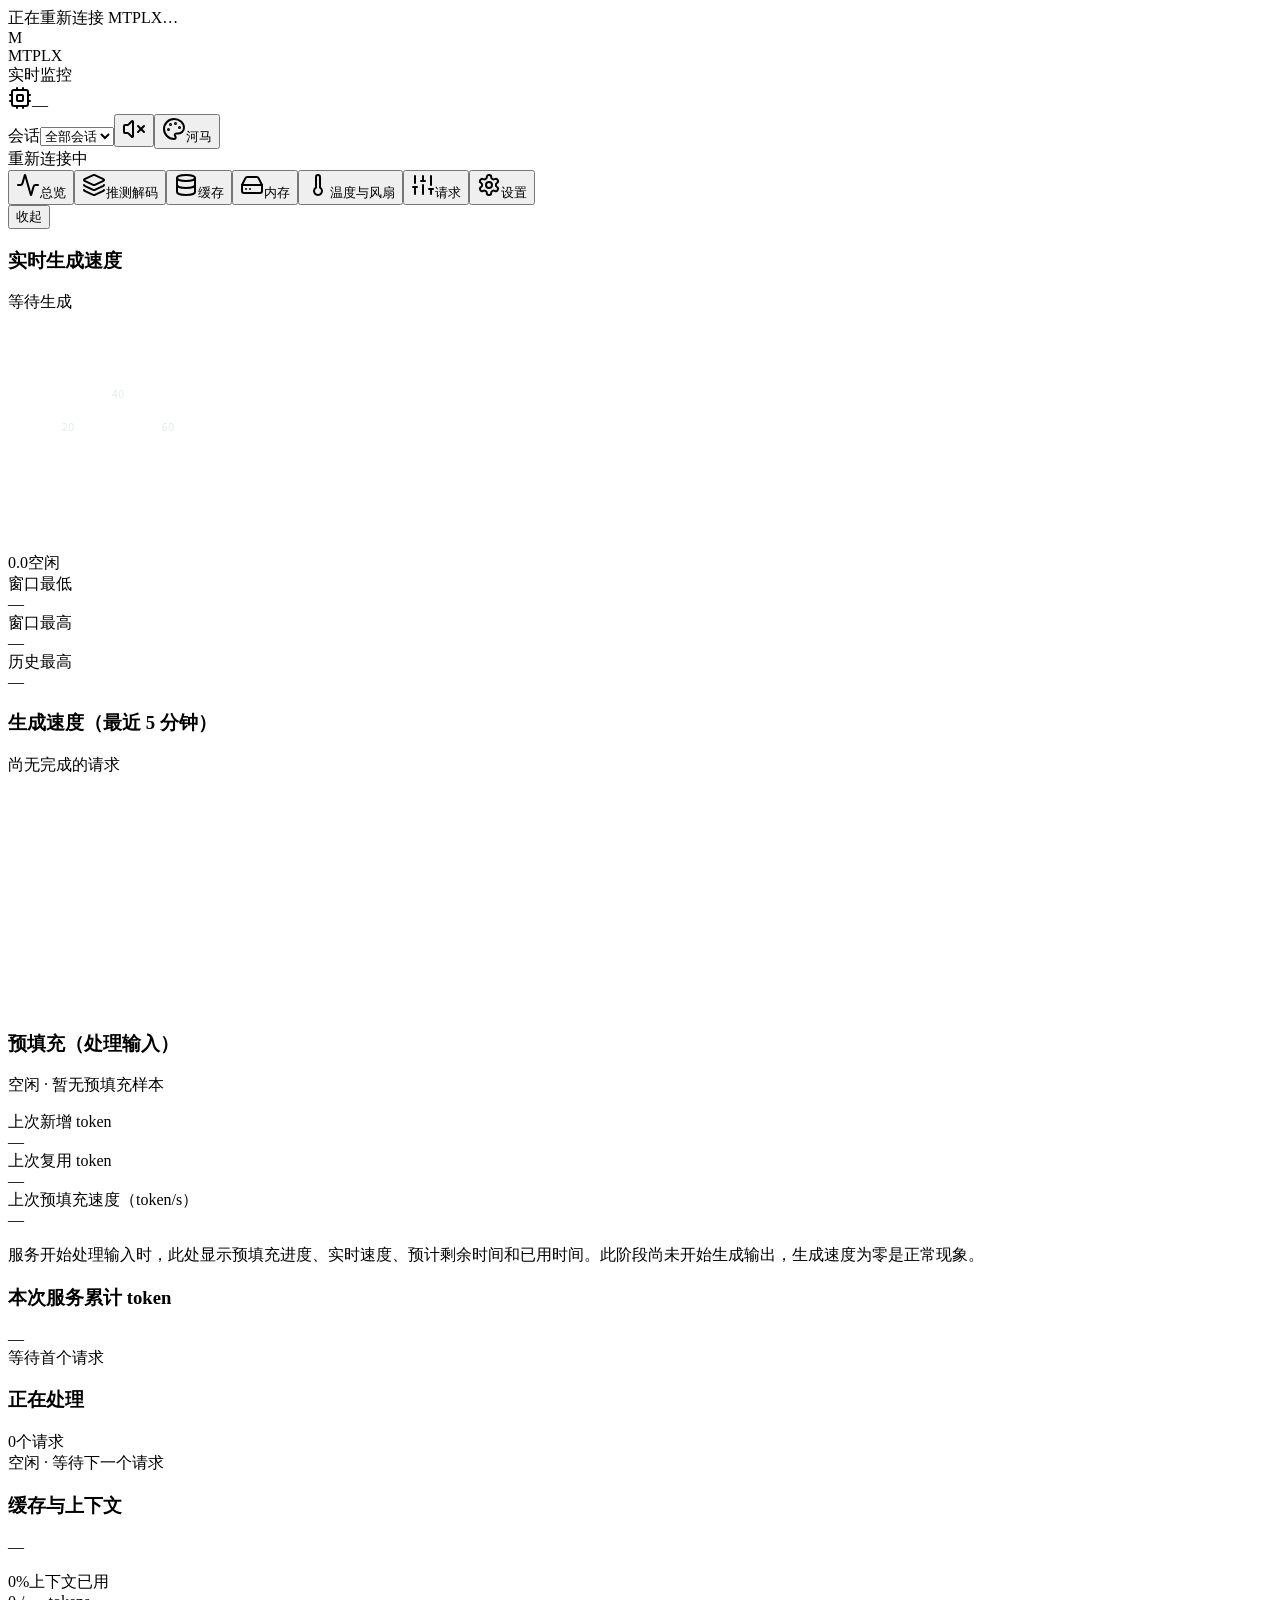
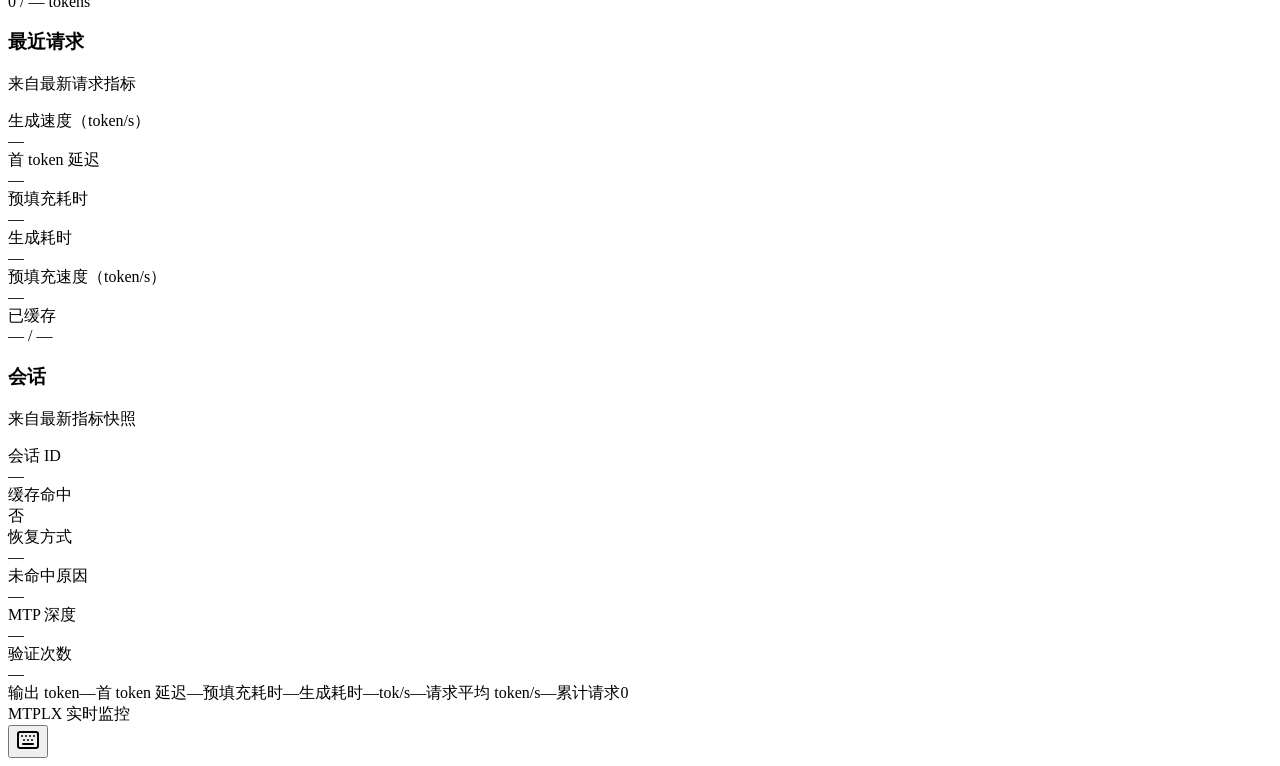
==== mtplx/dashboard/_static/index.html @ cb04f1cb "Publish Hermes cache and memory improvements with Chinese dashboard" ====
<!doctype html>
<html lang="zh-CN" data-theme="hippo">
  <head>
    <meta charset="UTF-8" />
    <meta name="viewport" content="width=device-width, initial-scale=1.0" />
    <meta name="color-scheme" content="dark light" />
    <title>MTPLX 实时监控</title>
    <link rel="icon" type="image/svg+xml" href="data:image/svg+xml;utf8,<svg xmlns='http://www.w3.org/2000/svg' viewBox='0 0 64 64'><circle cx='32' cy='32' r='28' fill='%2300d68f'/><text x='32' y='42' font-family='ui-sans-serif' font-size='28' text-anchor='middle' fill='%23000'>M</text></svg>" />
    <script type="module" crossorigin src="./assets/index-B9PjKddL.js"></script>
    <link rel="stylesheet" crossorigin href="./assets/index-BTDFdIWu.css">
  </head>
  <body>
    <div id="root"></div>
  </body>
</html>
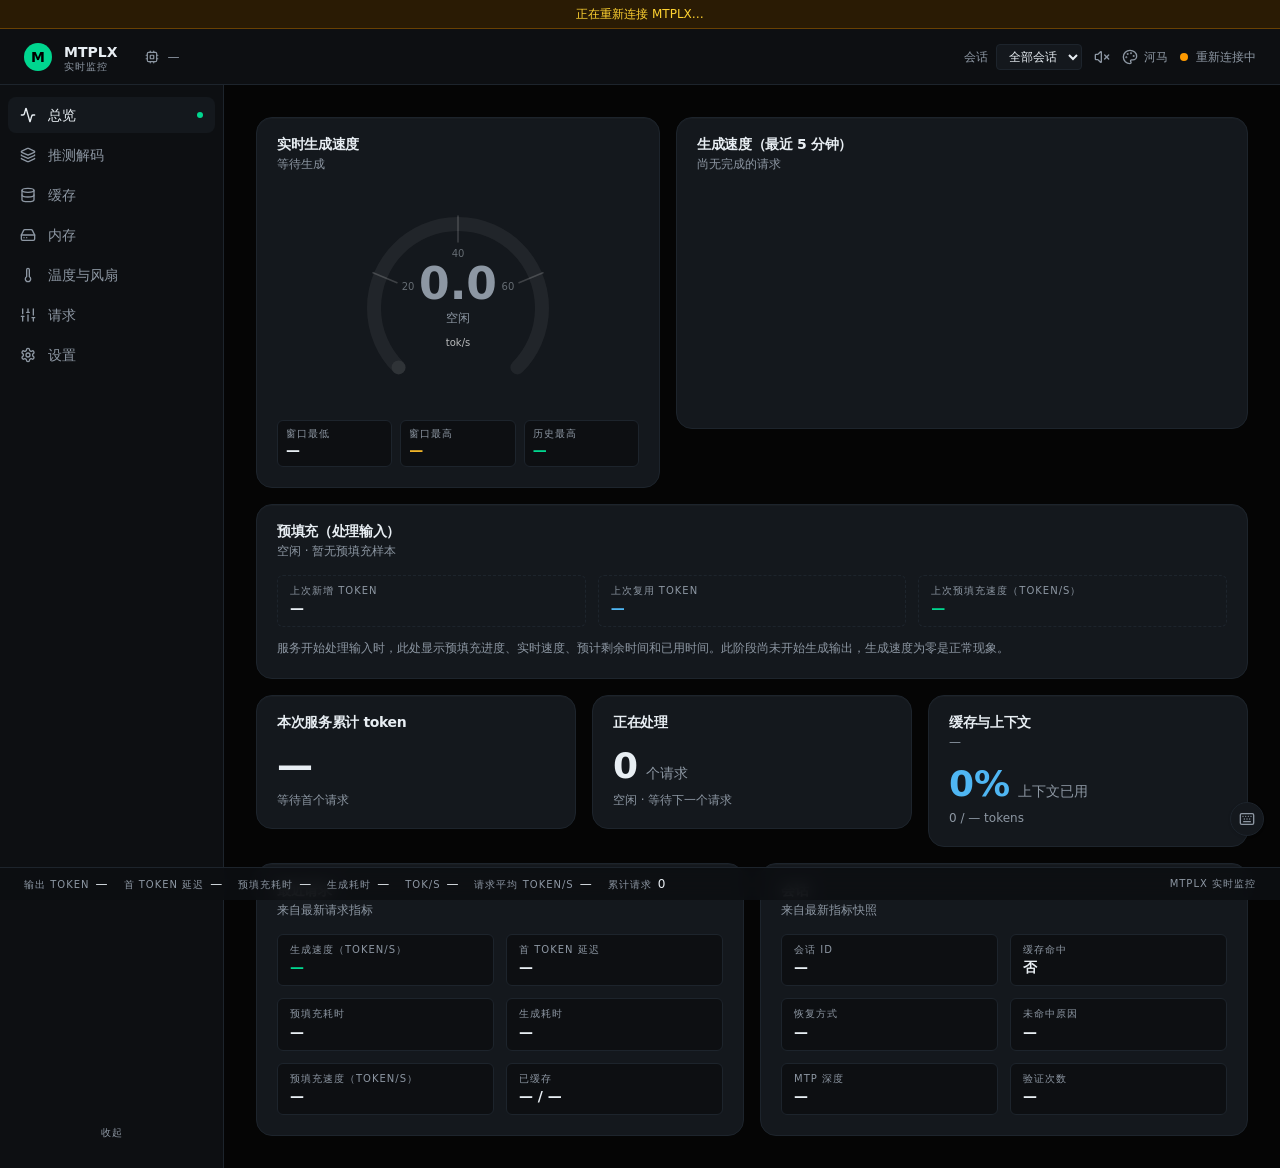
==== commit 13cc07f7: "Integrate upstream SSD restore fixes and cache monitoring" ====
--- a/mtplx/dashboard/_static/index.html
+++ b/mtplx/dashboard/_static/index.html
@@ -6,8 +6,8 @@
     <meta name="color-scheme" content="dark light" />
     <title>MTPLX 实时监控</title>
     <link rel="icon" type="image/svg+xml" href="data:image/svg+xml;utf8,<svg xmlns='http://www.w3.org/2000/svg' viewBox='0 0 64 64'><circle cx='32' cy='32' r='28' fill='%2300d68f'/><text x='32' y='42' font-family='ui-sans-serif' font-size='28' text-anchor='middle' fill='%23000'>M</text></svg>" />
-    <script type="module" crossorigin src="./assets/index-B9PjKddL.js"></script>
-    <link rel="stylesheet" crossorigin href="./assets/index-BTDFdIWu.css">
+    <script type="module" crossorigin src="./assets/index-sAkiC_hP.js"></script>
+    <link rel="stylesheet" crossorigin href="./assets/index-BC7gOZ9n.css">
   </head>
   <body>
     <div id="root"></div>
--- a/mtplx/dashboard/_static/assets/index-BC7gOZ9n.css
+++ b/mtplx/dashboard/_static/assets/index-BC7gOZ9n.css
@@ -0,0 +1 @@
+.uplot,.uplot *,.uplot *:before,.uplot *:after{box-sizing:border-box}.uplot{font-family:system-ui,-apple-system,Segoe UI,Roboto,Helvetica Neue,Arial,Noto Sans,sans-serif,"Apple Color Emoji","Segoe UI Emoji",Segoe UI Symbol,"Noto Color Emoji";line-height:1.5;width:min-content}.u-title{text-align:center;font-size:18px;font-weight:700}.u-wrap{position:relative;-webkit-user-select:none;user-select:none}.u-over,.u-under{position:absolute}.u-under{overflow:hidden}.uplot canvas{display:block;position:relative;width:100%;height:100%}.u-axis{position:absolute}.u-legend{font-size:14px;margin:auto;text-align:center}.u-inline{display:block}.u-inline *{display:inline-block}.u-inline tr{margin-right:16px}.u-legend th{font-weight:600}.u-legend th>*{vertical-align:middle;display:inline-block}.u-legend .u-marker{width:1em;height:1em;margin-right:4px;background-clip:padding-box!important}.u-inline.u-live th:after{content:":";vertical-align:middle}.u-inline:not(.u-live) .u-value{display:none}.u-series>*{padding:4px}.u-series th{cursor:pointer}.u-legend .u-off>*{opacity:.3}.u-select{background:#00000012;position:absolute;pointer-events:none}.u-cursor-x,.u-cursor-y{position:absolute;left:0;top:0;pointer-events:none;will-change:transform}.u-hz .u-cursor-x,.u-vt .u-cursor-y{height:100%;border-right:1px dashed #607D8B}.u-hz .u-cursor-y,.u-vt .u-cursor-x{width:100%;border-bottom:1px dashed #607D8B}.u-cursor-pt{position:absolute;top:0;left:0;border-radius:50%;border:0 solid;pointer-events:none;will-change:transform;background-clip:padding-box!important}.u-axis.u-off,.u-select.u-off,.u-cursor-x.u-off,.u-cursor-y.u-off,.u-cursor-pt.u-off{display:none}/*! tailwindcss v4.3.0 | MIT License | https://tailwindcss.com */@layer properties{@supports (((-webkit-hyphens:none)) and (not (margin-trim:inline))) or ((-moz-orient:inline) and (not (color:rgb(from red r g b)))){*,:before,:after,::backdrop{--tw-translate-x:0;--tw-translate-y:0;--tw-translate-z:0;--tw-space-y-reverse:0;--tw-divide-y-reverse:0;--tw-border-style:solid;--tw-leading:initial;--tw-font-weight:initial;--tw-tracking:initial;--tw-ordinal:initial;--tw-slashed-zero:initial;--tw-numeric-figure:initial;--tw-numeric-spacing:initial;--tw-numeric-fraction:initial;--tw-shadow:0 0 #0000;--tw-shadow-color:initial;--tw-shadow-alpha:100%;--tw-inset-shadow:0 0 #0000;--tw-inset-shadow-color:initial;--tw-inset-shadow-alpha:100%;--tw-ring-color:initial;--tw-ring-shadow:0 0 #0000;--tw-inset-ring-color:initial;--tw-inset-ring-shadow:0 0 #0000;--tw-ring-inset:initial;--tw-ring-offset-width:0px;--tw-ring-offset-color:#fff;--tw-ring-offset-shadow:0 0 #0000;--tw-blur:initial;--tw-brightness:initial;--tw-contrast:initial;--tw-grayscale:initial;--tw-hue-rotate:initial;--tw-invert:initial;--tw-opacity:initial;--tw-saturate:initial;--tw-sepia:initial;--tw-drop-shadow:initial;--tw-drop-shadow-color:initial;--tw-drop-shadow-alpha:100%;--tw-drop-shadow-size:initial;--tw-backdrop-blur:initial;--tw-backdrop-brightness:initial;--tw-backdrop-contrast:initial;--tw-backdrop-grayscale:initial;--tw-backdrop-hue-rotate:initial;--tw-backdrop-invert:initial;--tw-backdrop-opacity:initial;--tw-backdrop-saturate:initial;--tw-backdrop-sepia:initial;--tw-duration:initial}}}@layer theme{:root,:host{--font-sans:ui-sans-serif, system-ui, sans-serif, "Apple Color Emoji", "Segoe UI Emoji", "Segoe UI Symbol", "Noto Color Emoji";--font-mono:ui-monospace, SFMono-Regular, Menlo, Monaco, Consolas, "Liberation Mono", "Courier New", monospace;--color-amber-300:oklch(87.9% .169 91.605);--color-amber-400:oklch(82.8% .189 84.429);--color-amber-500:oklch(76.9% .188 70.08);--color-emerald-400:oklch(76.5% .177 163.223);--color-rose-500:oklch(64.5% .246 16.439);--color-slate-500:oklch(55.4% .046 257.417);--color-black:#000;--color-white:#fff;--spacing:.25rem;--container-md:28rem;--text-xs:.75rem;--text-xs--line-height:calc(1 / .75);--text-sm:.875rem;--text-sm--line-height:calc(1.25 / .875);--text-base:1rem;--text-base--line-height: 1.5 ;--text-2xl:1.5rem;--text-2xl--line-height:calc(2 / 1.5);--text-4xl:2.25rem;--text-4xl--line-height:calc(2.5 / 2.25);--font-weight-medium:500;--font-weight-semibold:600;--font-weight-bold:700;--tracking-tight:-.025em;--tracking-wide:.025em;--tracking-wider:.05em;--tracking-widest:.1em;--leading-tight:1.25;--leading-relaxed:1.625;--radius-sm:.25rem;--radius-md:.375rem;--radius-lg:.5rem;--radius-xl:.75rem;--radius-2xl:1rem;--animate-spin:spin 1s linear infinite;--animate-pulse:pulse 2s cubic-bezier(.4, 0, .6, 1) infinite;--default-transition-duration:.15s;--default-transition-timing-function:cubic-bezier(.4, 0, .2, 1);--default-font-family:var(--font-sans);--default-mono-font-family:var(--font-mono)}}@layer base{*,:after,:before,::backdrop{box-sizing:border-box;border:0 solid;margin:0;padding:0}::file-selector-button{box-sizing:border-box;border:0 solid;margin:0;padding:0}html,:host{-webkit-text-size-adjust:100%;-moz-tab-size:4;tab-size:4;line-height:1.5;font-family:var(--default-font-family,ui-sans-serif, system-ui, sans-serif, "Apple Color Emoji", "Segoe UI Emoji", "Segoe UI Symbol", "Noto Color Emoji");font-feature-settings:var(--default-font-feature-settings,normal);font-variation-settings:var(--default-font-variation-settings,normal);-webkit-tap-highlight-color:transparent}hr{height:0;color:inherit;border-top-width:1px}abbr:where([title]){-webkit-text-decoration:underline dotted;text-decoration:underline dotted}h1,h2,h3,h4,h5,h6{font-size:inherit;font-weight:inherit}a{color:inherit;-webkit-text-decoration:inherit;text-decoration:inherit}b,strong{font-weight:bolder}code,kbd,samp,pre{font-family:var(--default-mono-font-family,ui-monospace, SFMono-Regular, Menlo, Monaco, Consolas, "Liberation Mono", "Courier New", monospace);font-feature-settings:var(--default-mono-font-feature-settings,normal);font-variation-settings:var(--default-mono-font-variation-settings,normal);font-size:1em}small{font-size:80%}sub,sup{vertical-align:baseline;font-size:75%;line-height:0;position:relative}sub{bottom:-.25em}sup{top:-.5em}table{text-indent:0;border-color:inherit;border-collapse:collapse}:-moz-focusring{outline:auto}progress{vertical-align:baseline}summary{display:list-item}ol,ul,menu{list-style:none}img,svg,video,canvas,audio,iframe,embed,object{vertical-align:middle;display:block}img,video{max-width:100%;height:auto}button,input,select,optgroup,textarea{font:inherit;font-feature-settings:inherit;font-variation-settings:inherit;letter-spacing:inherit;color:inherit;opacity:1;background-color:#0000;border-radius:0}::file-selector-button{font:inherit;font-feature-settings:inherit;font-variation-settings:inherit;letter-spacing:inherit;color:inherit;opacity:1;background-color:#0000;border-radius:0}:where(select:is([multiple],[size])) optgroup{font-weight:bolder}:where(select:is([multiple],[size])) optgroup option{padding-inline-start:20px}::file-selector-button{margin-inline-end:4px}::placeholder{opacity:1}@supports (not ((-webkit-appearance:-apple-pay-button))) or (contain-intrinsic-size:1px){::placeholder{color:currentColor}@supports (color:color-mix(in lab,red,red)){::placeholder{color:color-mix(in oklab,currentcolor 50%,transparent)}}}textarea{resize:vertical}::-webkit-search-decoration{-webkit-appearance:none}::-webkit-date-and-time-value{min-height:1lh;text-align:inherit}::-webkit-datetime-edit{display:inline-flex}::-webkit-datetime-edit-fields-wrapper{padding:0}::-webkit-datetime-edit{padding-block:0}::-webkit-datetime-edit-year-field{padding-block:0}::-webkit-datetime-edit-month-field{padding-block:0}::-webkit-datetime-edit-day-field{padding-block:0}::-webkit-datetime-edit-hour-field{padding-block:0}::-webkit-datetime-edit-minute-field{padding-block:0}::-webkit-datetime-edit-second-field{padding-block:0}::-webkit-datetime-edit-millisecond-field{padding-block:0}::-webkit-datetime-edit-meridiem-field{padding-block:0}::-webkit-calendar-picker-indicator{line-height:1}:-moz-ui-invalid{box-shadow:none}button,input:where([type=button],[type=reset],[type=submit]){-webkit-appearance:button;-moz-appearance:button;appearance:button}::file-selector-button{-webkit-appearance:button;-moz-appearance:button;appearance:button}::-webkit-inner-spin-button{height:auto}::-webkit-outer-spin-button{height:auto}[hidden]:where(:not([hidden=until-found])){display:none!important}}@layer components;@layer utilities{.pointer-events-none{pointer-events:none}.visible{visibility:visible}.absolute{position:absolute}.fixed{position:fixed}.relative{position:relative}.static{position:static}.sticky{position:sticky}.inset-0{inset:calc(var(--spacing) * 0)}.inset-y-0{inset-block:calc(var(--spacing) * 0)}.top-0{top:calc(var(--spacing) * 0)}.top-0\.5{top:calc(var(--spacing) * .5)}.top-1\/2{top:50%}.top-2{top:calc(var(--spacing) * 2)}.top-16{top:calc(var(--spacing) * 16)}.right-0{right:calc(var(--spacing) * 0)}.right-2{right:calc(var(--spacing) * 2)}.right-4{right:calc(var(--spacing) * 4)}.bottom-0{bottom:calc(var(--spacing) * 0)}.bottom-16{bottom:calc(var(--spacing) * 16)}.left-0{left:calc(var(--spacing) * 0)}.left-2\.5{left:calc(var(--spacing) * 2.5)}.z-30{z-index:30}.z-40{z-index:40}.z-50{z-index:50}.col-span-6{grid-column:span 6/span 6}.col-span-12{grid-column:span 12/span 12}.-mx-2{margin-inline:calc(var(--spacing) * -2)}.-mx-3{margin-inline:calc(var(--spacing) * -3)}.mx-2{margin-inline:calc(var(--spacing) * 2)}.-mt-1{margin-top:calc(var(--spacing) * -1)}.-mt-2{margin-top:calc(var(--spacing) * -2)}.mt-0\.5{margin-top:calc(var(--spacing) * .5)}.mt-1{margin-top:calc(var(--spacing) * 1)}.mt-1\.5{margin-top:calc(var(--spacing) * 1.5)}.mt-2{margin-top:calc(var(--spacing) * 2)}.mt-3{margin-top:calc(var(--spacing) * 3)}.mt-4{margin-top:calc(var(--spacing) * 4)}.mt-auto{margin-top:auto}.mb-1\.5{margin-bottom:calc(var(--spacing) * 1.5)}.mb-2{margin-bottom:calc(var(--spacing) * 2)}.mb-3{margin-bottom:calc(var(--spacing) * 3)}.mb-4{margin-bottom:calc(var(--spacing) * 4)}.ml-2{margin-left:calc(var(--spacing) * 2)}.ml-4{margin-left:calc(var(--spacing) * 4)}.ml-auto{margin-left:auto}.block{display:block}.flex{display:flex}.grid{display:grid}.hidden{display:none}.inline-flex{display:inline-flex}.size-3{width:calc(var(--spacing) * 3);height:calc(var(--spacing) * 3)}.size-3\.5{width:calc(var(--spacing) * 3.5);height:calc(var(--spacing) * 3.5)}.size-4{width:calc(var(--spacing) * 4);height:calc(var(--spacing) * 4)}.size-5{width:calc(var(--spacing) * 5);height:calc(var(--spacing) * 5)}.h-1\.5{height:calc(var(--spacing) * 1.5)}.h-2{height:calc(var(--spacing) * 2)}.h-2\.5{height:calc(var(--spacing) * 2.5)}.h-4{height:calc(var(--spacing) * 4)}.h-5{height:calc(var(--spacing) * 5)}.h-6{height:calc(var(--spacing) * 6)}.h-7{height:calc(var(--spacing) * 7)}.h-8{height:calc(var(--spacing) * 8)}.h-14{height:calc(var(--spacing) * 14)}.h-\[200px\]{height:200px}.h-\[220px\]{height:220px}.h-\[260px\]{height:260px}.h-\[280px\]{height:280px}.h-full{height:100%}.max-h-\[260px\]{max-height:260px}.max-h-\[480px\]{max-height:480px}.min-h-\[220px\]{min-height:220px}.min-h-dvh{min-height:100dvh}.w-1\.5{width:calc(var(--spacing) * 1.5)}.w-2{width:calc(var(--spacing) * 2)}.w-2\.5{width:calc(var(--spacing) * 2.5)}.w-4{width:calc(var(--spacing) * 4)}.w-7{width:calc(var(--spacing) * 7)}.w-8{width:calc(var(--spacing) * 8)}.w-9{width:calc(var(--spacing) * 9)}.w-14{width:calc(var(--spacing) * 14)}.w-56{width:calc(var(--spacing) * 56)}.w-full{width:100%}.max-w-\[280px\]{max-width:280px}.max-w-full{max-width:100%}.max-w-md{max-width:var(--container-md)}.min-w-0{min-width:calc(var(--spacing) * 0)}.min-w-\[220px\]{min-width:220px}.min-w-full{min-width:100%}.flex-1{flex:1}.shrink-0{flex-shrink:0}.translate-x-0\.5{--tw-translate-x:calc(var(--spacing) * .5);translate:var(--tw-translate-x) var(--tw-translate-y)}.translate-x-4{--tw-translate-x:calc(var(--spacing) * 4);translate:var(--tw-translate-x) var(--tw-translate-y)}.-translate-y-1\/2{--tw-translate-y: -50% ;translate:var(--tw-translate-x) var(--tw-translate-y)}.animate-pulse{animation:var(--animate-pulse)}.animate-spin{animation:var(--animate-spin)}.cursor-help{cursor:help}.resize{resize:both}.grid-cols-1{grid-template-columns:repeat(1,minmax(0,1fr))}.grid-cols-2{grid-template-columns:repeat(2,minmax(0,1fr))}.grid-cols-3{grid-template-columns:repeat(3,minmax(0,1fr))}.grid-cols-12{grid-template-columns:repeat(12,minmax(0,1fr))}.grid-cols-\[1fr_auto\]{grid-template-columns:1fr auto}.grid-cols-\[auto_1fr\]{grid-template-columns:auto 1fr}.flex-col{flex-direction:column}.flex-wrap{flex-wrap:wrap}.place-items-center{place-items:center}.items-baseline{align-items:baseline}.items-center{align-items:center}.items-start{align-items:flex-start}.justify-between{justify-content:space-between}.justify-center{justify-content:center}.gap-1{gap:calc(var(--spacing) * 1)}.gap-1\.5{gap:calc(var(--spacing) * 1.5)}.gap-2{gap:calc(var(--spacing) * 2)}.gap-3{gap:calc(var(--spacing) * 3)}.gap-4{gap:calc(var(--spacing) * 4)}.gap-6{gap:calc(var(--spacing) * 6)}:where(.space-y-1>:not(:last-child)){--tw-space-y-reverse:0;margin-block-start:calc(calc(var(--spacing) * 1) * var(--tw-space-y-reverse));margin-block-end:calc(calc(var(--spacing) * 1) * calc(1 - var(--tw-space-y-reverse)))}:where(.space-y-2>:not(:last-child)){--tw-space-y-reverse:0;margin-block-start:calc(calc(var(--spacing) * 2) * var(--tw-space-y-reverse));margin-block-end:calc(calc(var(--spacing) * 2) * calc(1 - var(--tw-space-y-reverse)))}:where(.space-y-4>:not(:last-child)){--tw-space-y-reverse:0;margin-block-start:calc(calc(var(--spacing) * 4) * var(--tw-space-y-reverse));margin-block-end:calc(calc(var(--spacing) * 4) * calc(1 - var(--tw-space-y-reverse)))}.gap-x-2{column-gap:calc(var(--spacing) * 2)}.gap-x-3{column-gap:calc(var(--spacing) * 3)}.gap-x-4{column-gap:calc(var(--spacing) * 4)}.gap-y-0\.5{row-gap:calc(var(--spacing) * .5)}.gap-y-1{row-gap:calc(var(--spacing) * 1)}.gap-y-1\.5{row-gap:calc(var(--spacing) * 1.5)}.gap-y-2{row-gap:calc(var(--spacing) * 2)}:where(.divide-y>:not(:last-child)){--tw-divide-y-reverse:0;border-bottom-style:var(--tw-border-style);border-top-style:var(--tw-border-style);border-top-width:calc(1px * var(--tw-divide-y-reverse));border-bottom-width:calc(1px * calc(1 - var(--tw-divide-y-reverse)))}:where(.divide-\[var\(--border-soft\)\]>:not(:last-child)){border-color:var(--border-soft)}.truncate{text-overflow:ellipsis;white-space:nowrap;overflow:hidden}.overflow-hidden{overflow:hidden}.overflow-x-auto{overflow-x:auto}.overflow-x-hidden{overflow-x:hidden}.overflow-y-auto{overflow-y:auto}.rounded{border-radius:.25rem}.rounded-2xl{border-radius:var(--radius-2xl)}.rounded-full{border-radius:3.40282e38px}.rounded-lg{border-radius:var(--radius-lg)}.rounded-md{border-radius:var(--radius-md)}.rounded-sm{border-radius:var(--radius-sm)}.rounded-xl{border-radius:var(--radius-xl)}.border{border-style:var(--tw-border-style);border-width:1px}.border-t{border-top-style:var(--tw-border-style);border-top-width:1px}.border-r{border-right-style:var(--tw-border-style);border-right-width:1px}.border-b{border-bottom-style:var(--tw-border-style);border-bottom-width:1px}.border-l-2{border-left-style:var(--tw-border-style);border-left-width:2px}.border-dashed{--tw-border-style:dashed;border-style:dashed}.border-\[var\(--accent\)\],.border-\[var\(--accent\)\]\/30{border-color:var(--accent)}@supports (color:color-mix(in lab,red,red)){.border-\[var\(--accent\)\]\/30{border-color:color-mix(in oklab,var(--accent) 30%,transparent)}}.border-\[var\(--accent\)\]\/40{border-color:var(--accent)}@supports (color:color-mix(in lab,red,red)){.border-\[var\(--accent\)\]\/40{border-color:color-mix(in oklab,var(--accent) 40%,transparent)}}.border-\[var\(--accent-cool\)\]\/40{border-color:var(--accent-cool)}@supports (color:color-mix(in lab,red,red)){.border-\[var\(--accent-cool\)\]\/40{border-color:color-mix(in oklab,var(--accent-cool) 40%,transparent)}}.border-\[var\(--accent-hot\)\]\/40{border-color:var(--accent-hot)}@supports (color:color-mix(in lab,red,red)){.border-\[var\(--accent-hot\)\]\/40{border-color:color-mix(in oklab,var(--accent-hot) 40%,transparent)}}.border-\[var\(--accent-warm\)\],.border-\[var\(--accent-warm\)\]\/40{border-color:var(--accent-warm)}@supports (color:color-mix(in lab,red,red)){.border-\[var\(--accent-warm\)\]\/40{border-color:color-mix(in oklab,var(--accent-warm) 40%,transparent)}}.border-\[var\(--border-soft\)\]{border-color:var(--border-soft)}.border-amber-500\/30{border-color:#f99c004d}@supports (color:color-mix(in lab,red,red)){.border-amber-500\/30{border-color:color-mix(in oklab,var(--color-amber-500) 30%,transparent)}}.bg-\[var\(--accent\)\],.bg-\[var\(--accent\)\]\/10{background-color:var(--accent)}@supports (color:color-mix(in lab,red,red)){.bg-\[var\(--accent\)\]\/10{background-color:color-mix(in oklab,var(--accent) 10%,transparent)}}.bg-\[var\(--accent\)\]\/15{background-color:var(--accent)}@supports (color:color-mix(in lab,red,red)){.bg-\[var\(--accent\)\]\/15{background-color:color-mix(in oklab,var(--accent) 15%,transparent)}}.bg-\[var\(--accent-hot\)\],.bg-\[var\(--accent-hot\)\]\/5{background-color:var(--accent-hot)}@supports (color:color-mix(in lab,red,red)){.bg-\[var\(--accent-hot\)\]\/5{background-color:color-mix(in oklab,var(--accent-hot) 5%,transparent)}}.bg-\[var\(--accent-warm\)\]\/10{background-color:var(--accent-warm)}@supports (color:color-mix(in lab,red,red)){.bg-\[var\(--accent-warm\)\]\/10{background-color:color-mix(in oklab,var(--accent-warm) 10%,transparent)}}.bg-\[var\(--bg-canvas\)\]{background-color:var(--bg-canvas)}.bg-\[var\(--bg-card\)\]{background-color:var(--bg-card)}.bg-\[var\(--bg-elevated\)\],.bg-\[var\(--bg-elevated\)\]\/40{background-color:var(--bg-elevated)}@supports (color:color-mix(in lab,red,red)){.bg-\[var\(--bg-elevated\)\]\/40{background-color:color-mix(in oklab,var(--bg-elevated) 40%,transparent)}}.bg-\[var\(--bg-elevated\)\]\/90{background-color:var(--bg-elevated)}@supports (color:color-mix(in lab,red,red)){.bg-\[var\(--bg-elevated\)\]\/90{background-color:color-mix(in oklab,var(--bg-elevated) 90%,transparent)}}.bg-\[var\(--border-soft\)\]{background-color:var(--border-soft)}.bg-\[var\(--text-muted\)\]\/10{background-color:var(--text-muted)}@supports (color:color-mix(in lab,red,red)){.bg-\[var\(--text-muted\)\]\/10{background-color:color-mix(in oklab,var(--text-muted) 10%,transparent)}}.bg-amber-400{background-color:var(--color-amber-400)}.bg-amber-500{background-color:var(--color-amber-500)}.bg-amber-500\/15{background-color:#f99c0026}@supports (color:color-mix(in lab,red,red)){.bg-amber-500\/15{background-color:color-mix(in oklab,var(--color-amber-500) 15%,transparent)}}.bg-black\/60{background-color:#0009}@supports (color:color-mix(in lab,red,red)){.bg-black\/60{background-color:color-mix(in oklab,var(--color-black) 60%,transparent)}}.bg-emerald-400{background-color:var(--color-emerald-400)}.bg-rose-500{background-color:var(--color-rose-500)}.bg-slate-500{background-color:var(--color-slate-500)}.bg-white{background-color:var(--color-white)}.p-2{padding:calc(var(--spacing) * 2)}.p-2\.5{padding:calc(var(--spacing) * 2.5)}.p-3{padding:calc(var(--spacing) * 3)}.p-4{padding:calc(var(--spacing) * 4)}.p-6{padding:calc(var(--spacing) * 6)}.px-1{padding-inline:calc(var(--spacing) * 1)}.px-1\.5{padding-inline:calc(var(--spacing) * 1.5)}.px-2{padding-inline:calc(var(--spacing) * 2)}.px-3{padding-inline:calc(var(--spacing) * 3)}.px-4{padding-inline:calc(var(--spacing) * 4)}.px-5{padding-inline:calc(var(--spacing) * 5)}.px-6{padding-inline:calc(var(--spacing) * 6)}.py-0\.5{padding-block:calc(var(--spacing) * .5)}.py-1{padding-block:calc(var(--spacing) * 1)}.py-1\.5{padding-block:calc(var(--spacing) * 1.5)}.py-2{padding-block:calc(var(--spacing) * 2)}.py-3{padding-block:calc(var(--spacing) * 3)}.py-6{padding-block:calc(var(--spacing) * 6)}.pt-0\.5{padding-top:calc(var(--spacing) * .5)}.pt-2{padding-top:calc(var(--spacing) * 2)}.pt-4{padding-top:calc(var(--spacing) * 4)}.pr-2{padding-right:calc(var(--spacing) * 2)}.pr-5{padding-right:calc(var(--spacing) * 5)}.pb-2{padding-bottom:calc(var(--spacing) * 2)}.pb-5{padding-bottom:calc(var(--spacing) * 5)}.pb-24{padding-bottom:calc(var(--spacing) * 24)}.pl-8{padding-left:calc(var(--spacing) * 8)}.text-center{text-align:center}.text-left{text-align:left}.text-right{text-align:right}.font-mono{font-family:var(--font-mono)}.text-2xl{font-size:var(--text-2xl);line-height:var(--tw-leading,var(--text-2xl--line-height))}.text-4xl{font-size:var(--text-4xl);line-height:var(--tw-leading,var(--text-4xl--line-height))}.text-base{font-size:var(--text-base);line-height:var(--tw-leading,var(--text-base--line-height))}.text-sm{font-size:var(--text-sm);line-height:var(--tw-leading,var(--text-sm--line-height))}.text-xs{font-size:var(--text-xs);line-height:var(--tw-leading,var(--text-xs--line-height))}.text-\[9px\]{font-size:9px}.text-\[10px\]{font-size:10px}.text-\[11px\]{font-size:11px}.text-\[20px\]{font-size:20px}.text-\[44px\]{font-size:44px}.leading-none{--tw-leading:1;line-height:1}.leading-relaxed{--tw-leading:var(--leading-relaxed);line-height:var(--leading-relaxed)}.leading-tight{--tw-leading:var(--leading-tight);line-height:var(--leading-tight)}.font-bold{--tw-font-weight:var(--font-weight-bold);font-weight:var(--font-weight-bold)}.font-medium{--tw-font-weight:var(--font-weight-medium);font-weight:var(--font-weight-medium)}.font-semibold{--tw-font-weight:var(--font-weight-semibold);font-weight:var(--font-weight-semibold)}.tracking-tight{--tw-tracking:var(--tracking-tight);letter-spacing:var(--tracking-tight)}.tracking-wide{--tw-tracking:var(--tracking-wide);letter-spacing:var(--tracking-wide)}.tracking-wider{--tw-tracking:var(--tracking-wider);letter-spacing:var(--tracking-wider)}.tracking-widest{--tw-tracking:var(--tracking-widest);letter-spacing:var(--tracking-widest)}.break-all{word-break:break-all}.whitespace-nowrap{white-space:nowrap}.whitespace-pre{white-space:pre}.text-\[var\(--accent\)\]{color:var(--accent)}.text-\[var\(--accent-cool\)\]{color:var(--accent-cool)}.text-\[var\(--accent-hot\)\]{color:var(--accent-hot)}.text-\[var\(--accent-warm\)\]{color:var(--accent-warm)}.text-\[var\(--text-muted\)\]{color:var(--text-muted)}.text-\[var\(--text-primary\)\]{color:var(--text-primary)}.text-amber-300{color:var(--color-amber-300)}.text-black{color:var(--color-black)}.text-white{color:var(--color-white)}.uppercase{text-transform:uppercase}.tabular-nums{--tw-numeric-spacing:tabular-nums;font-variant-numeric:var(--tw-ordinal,) var(--tw-slashed-zero,) var(--tw-numeric-figure,) var(--tw-numeric-spacing,) var(--tw-numeric-fraction,)}.accent-\[var\(--accent\)\]{accent-color:var(--accent)}.opacity-0{opacity:0}.mix-blend-difference{mix-blend-mode:difference}.shadow{--tw-shadow:0 1px 3px 0 var(--tw-shadow-color,#0000001a), 0 1px 2px -1px var(--tw-shadow-color,#0000001a);box-shadow:var(--tw-inset-shadow),var(--tw-inset-ring-shadow),var(--tw-ring-offset-shadow),var(--tw-ring-shadow),var(--tw-shadow)}.shadow-\[0_0_0_1px_var\(--accent\)\]{--tw-shadow:0 0 0 1px var(--tw-shadow-color,var(--accent));box-shadow:var(--tw-inset-shadow),var(--tw-inset-ring-shadow),var(--tw-ring-offset-shadow),var(--tw-ring-shadow),var(--tw-shadow)}.shadow-\[0_0_12px_rgb\(74\,222\,128\,0\.6\)\]{--tw-shadow:0 0 12px var(--tw-shadow-color,#4ade8099);box-shadow:var(--tw-inset-shadow),var(--tw-inset-ring-shadow),var(--tw-ring-offset-shadow),var(--tw-ring-shadow),var(--tw-shadow)}.shadow-\[0_12px_40px_rgba\(0\,214\,143\,0\.25\)\]{--tw-shadow:0 12px 40px var(--tw-shadow-color,#00d68f40);box-shadow:var(--tw-inset-shadow),var(--tw-inset-ring-shadow),var(--tw-ring-offset-shadow),var(--tw-ring-shadow),var(--tw-shadow)}.shadow-\[inset_0_1px_0_0_rgba\(255\,255\,255\,0\.02\)\]{--tw-shadow:inset 0 1px 0 0 var(--tw-shadow-color,#ffffff05);box-shadow:var(--tw-inset-shadow),var(--tw-inset-ring-shadow),var(--tw-ring-offset-shadow),var(--tw-ring-shadow),var(--tw-shadow)}.ring{--tw-ring-shadow:var(--tw-ring-inset,) 0 0 0 calc(1px + var(--tw-ring-offset-width)) var(--tw-ring-color,currentcolor);box-shadow:var(--tw-inset-shadow),var(--tw-inset-ring-shadow),var(--tw-ring-offset-shadow),var(--tw-ring-shadow),var(--tw-shadow)}.filter{filter:var(--tw-blur,) var(--tw-brightness,) var(--tw-contrast,) var(--tw-grayscale,) var(--tw-hue-rotate,) var(--tw-invert,) var(--tw-saturate,) var(--tw-sepia,) var(--tw-drop-shadow,)}.backdrop-blur{--tw-backdrop-blur:blur(8px);-webkit-backdrop-filter:var(--tw-backdrop-blur,) var(--tw-backdrop-brightness,) var(--tw-backdrop-contrast,) var(--tw-backdrop-grayscale,) var(--tw-backdrop-hue-rotate,) var(--tw-backdrop-invert,) var(--tw-backdrop-opacity,) var(--tw-backdrop-saturate,) var(--tw-backdrop-sepia,);backdrop-filter:var(--tw-backdrop-blur,) var(--tw-backdrop-brightness,) var(--tw-backdrop-contrast,) var(--tw-backdrop-grayscale,) var(--tw-backdrop-hue-rotate,) var(--tw-backdrop-invert,) var(--tw-backdrop-opacity,) var(--tw-backdrop-saturate,) var(--tw-backdrop-sepia,)}.transition{transition-property:color,background-color,border-color,outline-color,text-decoration-color,fill,stroke,--tw-gradient-from,--tw-gradient-via,--tw-gradient-to,opacity,box-shadow,transform,translate,scale,rotate,filter,-webkit-backdrop-filter,backdrop-filter,display,content-visibility,overlay,pointer-events;transition-timing-function:var(--tw-ease,var(--default-transition-timing-function));transition-duration:var(--tw-duration,var(--default-transition-duration))}.transition-\[width\]{transition-property:width;transition-timing-function:var(--tw-ease,var(--default-transition-timing-function));transition-duration:var(--tw-duration,var(--default-transition-duration))}.transition-colors{transition-property:color,background-color,border-color,outline-color,text-decoration-color,fill,stroke,--tw-gradient-from,--tw-gradient-via,--tw-gradient-to;transition-timing-function:var(--tw-ease,var(--default-transition-timing-function));transition-duration:var(--tw-duration,var(--default-transition-duration))}.transition-opacity{transition-property:opacity;transition-timing-function:var(--tw-ease,var(--default-transition-timing-function));transition-duration:var(--tw-duration,var(--default-transition-duration))}.transition-transform{transition-property:transform,translate,scale,rotate;transition-timing-function:var(--tw-ease,var(--default-transition-timing-function));transition-duration:var(--tw-duration,var(--default-transition-duration))}.duration-500{--tw-duration:.5s;transition-duration:.5s}@media(hover:hover){.group-hover\:opacity-100:is(:where(.group):hover *){opacity:1}}.placeholder\:text-\[var\(--text-muted\)\]::placeholder{color:var(--text-muted)}@media(hover:hover){.hover\:border-\[var\(--accent\)\]:hover{border-color:var(--accent)}.hover\:border-\[var\(--text-muted\)\]:hover{border-color:var(--text-muted)}.hover\:bg-\[var\(--accent-hot\)\]\/10:hover{background-color:var(--accent-hot)}@supports (color:color-mix(in lab,red,red)){.hover\:bg-\[var\(--accent-hot\)\]\/10:hover{background-color:color-mix(in oklab,var(--accent-hot) 10%,transparent)}}.hover\:bg-\[var\(--bg-card\)\]\/60:hover{background-color:var(--bg-card)}@supports (color:color-mix(in lab,red,red)){.hover\:bg-\[var\(--bg-card\)\]\/60:hover{background-color:color-mix(in oklab,var(--bg-card) 60%,transparent)}}.hover\:bg-\[var\(--bg-elevated\)\]\/60:hover{background-color:var(--bg-elevated)}@supports (color:color-mix(in lab,red,red)){.hover\:bg-\[var\(--bg-elevated\)\]\/60:hover{background-color:color-mix(in oklab,var(--bg-elevated) 60%,transparent)}}.hover\:text-\[var\(--accent\)\]:hover{color:var(--accent)}.hover\:text-\[var\(--accent-hot\)\]:hover{color:var(--accent-hot)}.hover\:text-\[var\(--text-primary\)\]:hover{color:var(--text-primary)}}.focus\:ring-1:focus{--tw-ring-shadow:var(--tw-ring-inset,) 0 0 0 calc(1px + var(--tw-ring-offset-width)) var(--tw-ring-color,currentcolor);box-shadow:var(--tw-inset-shadow),var(--tw-inset-ring-shadow),var(--tw-ring-offset-shadow),var(--tw-ring-shadow),var(--tw-shadow)}.focus\:ring-\[var\(--accent\)\]:focus{--tw-ring-color:var(--accent)}.focus\:outline-none:focus{--tw-outline-style:none;outline-style:none}.disabled\:opacity-50:disabled{opacity:.5}@media(min-width:40rem){.sm\:col-span-6{grid-column:span 6/span 6}.sm\:block{display:block}.sm\:inline{display:inline}.sm\:grid-cols-2{grid-template-columns:repeat(2,minmax(0,1fr))}.sm\:grid-cols-3{grid-template-columns:repeat(3,minmax(0,1fr))}.sm\:grid-cols-4{grid-template-columns:repeat(4,minmax(0,1fr))}}@media(min-width:48rem){.md\:flex{display:flex}}@media(min-width:64rem){.lg\:col-span-4{grid-column:span 4/span 4}.lg\:col-span-5{grid-column:span 5/span 5}.lg\:col-span-6{grid-column:span 6/span 6}.lg\:col-span-7{grid-column:span 7/span 7}.lg\:inline{display:inline}.lg\:grid-cols-2{grid-template-columns:repeat(2,minmax(0,1fr))}.lg\:grid-cols-4{grid-template-columns:repeat(4,minmax(0,1fr))}.lg\:px-6{padding-inline:calc(var(--spacing) * 6)}.lg\:px-8{padding-inline:calc(var(--spacing) * 8)}.lg\:py-8{padding-block:calc(var(--spacing) * 8)}}@media(min-width:80rem){.xl\:grid-cols-4{grid-template-columns:repeat(4,minmax(0,1fr))}}}:root,[data-theme=hippo]{--bg-canvas:#050505;--bg-elevated:#0d0f12;--bg-card:#14181d;--border-soft:#1d242c;--text-primary:#e8eef3;--text-muted:#8d97a3;--accent:#00d68f;--accent-warm:#f0b429;--accent-hot:#f0586a;--accent-cool:#4fb6f3}[data-theme=river]{--bg-canvas:#06121b;--bg-elevated:#0a1d2c;--bg-card:#102a3d;--border-soft:#1b3650;--text-primary:#e8f3ff;--text-muted:#87a8c2;--accent:#4fb6f3;--accent-warm:#f0b429;--accent-hot:#f0586a;--accent-cool:#88e0ff}[data-theme=light]{--bg-canvas:#f5f7fb;--bg-elevated:#fff;--bg-card:#fff;--border-soft:#e1e6ee;--text-primary:#16202c;--text-muted:#56697f;--accent:#00a06d;--accent-warm:#c97e0c;--accent-hot:#d63a4d;--accent-cool:#2f7ad6}[data-theme=mono]{--bg-canvas:#0a0a0a;--bg-elevated:#131313;--bg-card:#181818;--border-soft:#2a2a2a;--text-primary:#f5f5f5;--text-muted:#989898;--accent:#f5f5f5;--accent-warm:#d4d4d4;--accent-hot:#fafafa;--accent-cool:silver}html,body,#root{background:var(--bg-canvas);color:var(--text-primary);min-height:100dvh}body{font-feature-settings:"ss01","cv11","tnum";-webkit-font-smoothing:antialiased;font-family:ui-sans-serif,-apple-system,SF Pro Text,Inter,system-ui,sans-serif}@media(max-width:768px){.grid-cols-12>[class*=col-span-]{grid-column:span 12!important}}body[data-stream-paused=true] [data-live=true]{opacity:.7}@property --tw-translate-x{syntax:"*";inherits:false;initial-value:0}@property --tw-translate-y{syntax:"*";inherits:false;initial-value:0}@property --tw-translate-z{syntax:"*";inherits:false;initial-value:0}@property --tw-space-y-reverse{syntax:"*";inherits:false;initial-value:0}@property --tw-divide-y-reverse{syntax:"*";inherits:false;initial-value:0}@property --tw-border-style{syntax:"*";inherits:false;initial-value:solid}@property --tw-leading{syntax:"*";inherits:false}@property --tw-font-weight{syntax:"*";inherits:false}@property --tw-tracking{syntax:"*";inherits:false}@property --tw-ordinal{syntax:"*";inherits:false}@property --tw-slashed-zero{syntax:"*";inherits:false}@property --tw-numeric-figure{syntax:"*";inherits:false}@property --tw-numeric-spacing{syntax:"*";inherits:false}@property --tw-numeric-fraction{syntax:"*";inherits:false}@property --tw-shadow{syntax:"*";inherits:false;initial-value:0 0 #0000}@property --tw-shadow-color{syntax:"*";inherits:false}@property --tw-shadow-alpha{syntax:"<percentage>";inherits:false;initial-value:100%}@property --tw-inset-shadow{syntax:"*";inherits:false;initial-value:0 0 #0000}@property --tw-inset-shadow-color{syntax:"*";inherits:false}@property --tw-inset-shadow-alpha{syntax:"<percentage>";inherits:false;initial-value:100%}@property --tw-ring-color{syntax:"*";inherits:false}@property --tw-ring-shadow{syntax:"*";inherits:false;initial-value:0 0 #0000}@property --tw-inset-ring-color{syntax:"*";inherits:false}@property --tw-inset-ring-shadow{syntax:"*";inherits:false;initial-value:0 0 #0000}@property --tw-ring-inset{syntax:"*";inherits:false}@property --tw-ring-offset-width{syntax:"<length>";inherits:false;initial-value:0}@property --tw-ring-offset-color{syntax:"*";inherits:false;initial-value:#fff}@property --tw-ring-offset-shadow{syntax:"*";inherits:false;initial-value:0 0 #0000}@property --tw-blur{syntax:"*";inherits:false}@property --tw-brightness{syntax:"*";inherits:false}@property --tw-contrast{syntax:"*";inherits:false}@property --tw-grayscale{syntax:"*";inherits:false}@property --tw-hue-rotate{syntax:"*";inherits:false}@property --tw-invert{syntax:"*";inherits:false}@property --tw-opacity{syntax:"*";inherits:false}@property --tw-saturate{syntax:"*";inherits:false}@property --tw-sepia{syntax:"*";inherits:false}@property --tw-drop-shadow{syntax:"*";inherits:false}@property --tw-drop-shadow-color{syntax:"*";inherits:false}@property --tw-drop-shadow-alpha{syntax:"<percentage>";inherits:false;initial-value:100%}@property --tw-drop-shadow-size{syntax:"*";inherits:false}@property --tw-backdrop-blur{syntax:"*";inherits:false}@property --tw-backdrop-brightness{syntax:"*";inherits:false}@property --tw-backdrop-contrast{syntax:"*";inherits:false}@property --tw-backdrop-grayscale{syntax:"*";inherits:false}@property --tw-backdrop-hue-rotate{syntax:"*";inherits:false}@property --tw-backdrop-invert{syntax:"*";inherits:false}@property --tw-backdrop-opacity{syntax:"*";inherits:false}@property --tw-backdrop-saturate{syntax:"*";inherits:false}@property --tw-backdrop-sepia{syntax:"*";inherits:false}@property --tw-duration{syntax:"*";inherits:false}@keyframes spin{to{transform:rotate(360deg)}}@keyframes pulse{50%{opacity:.5}}
